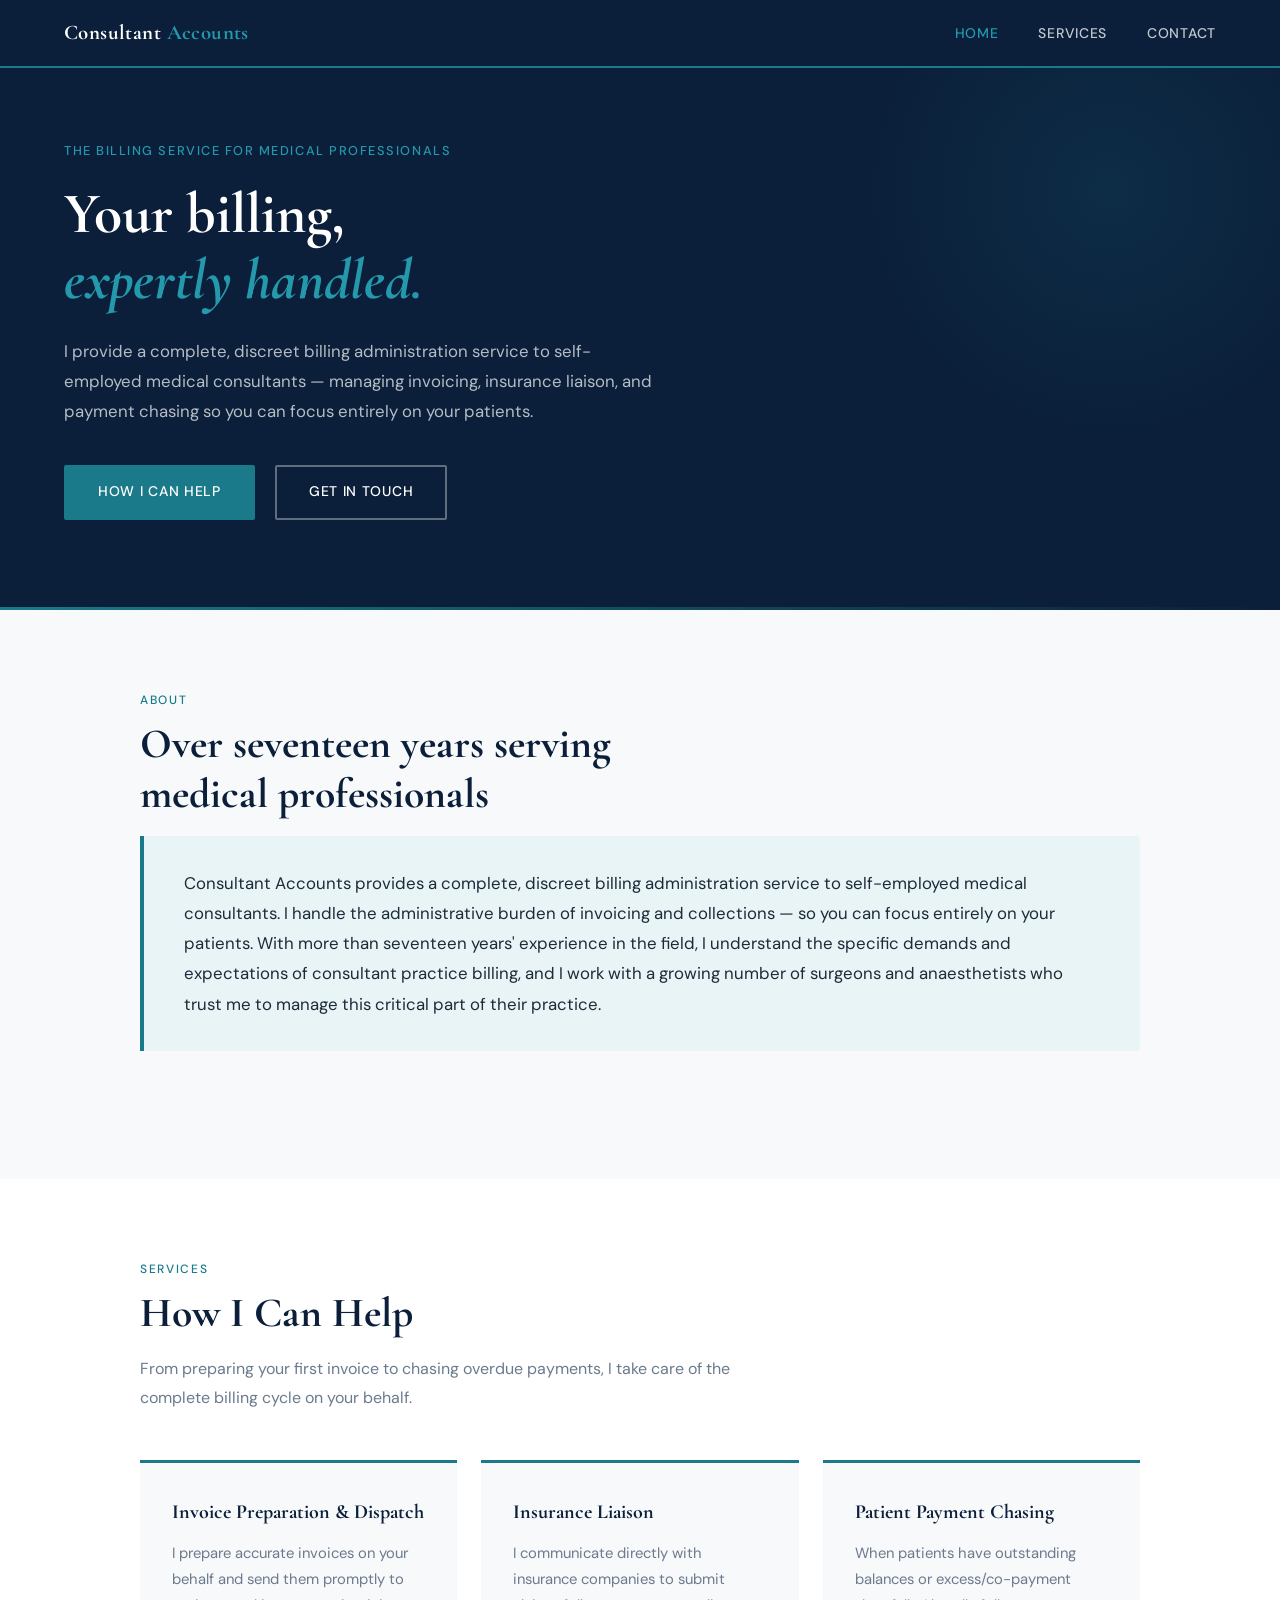
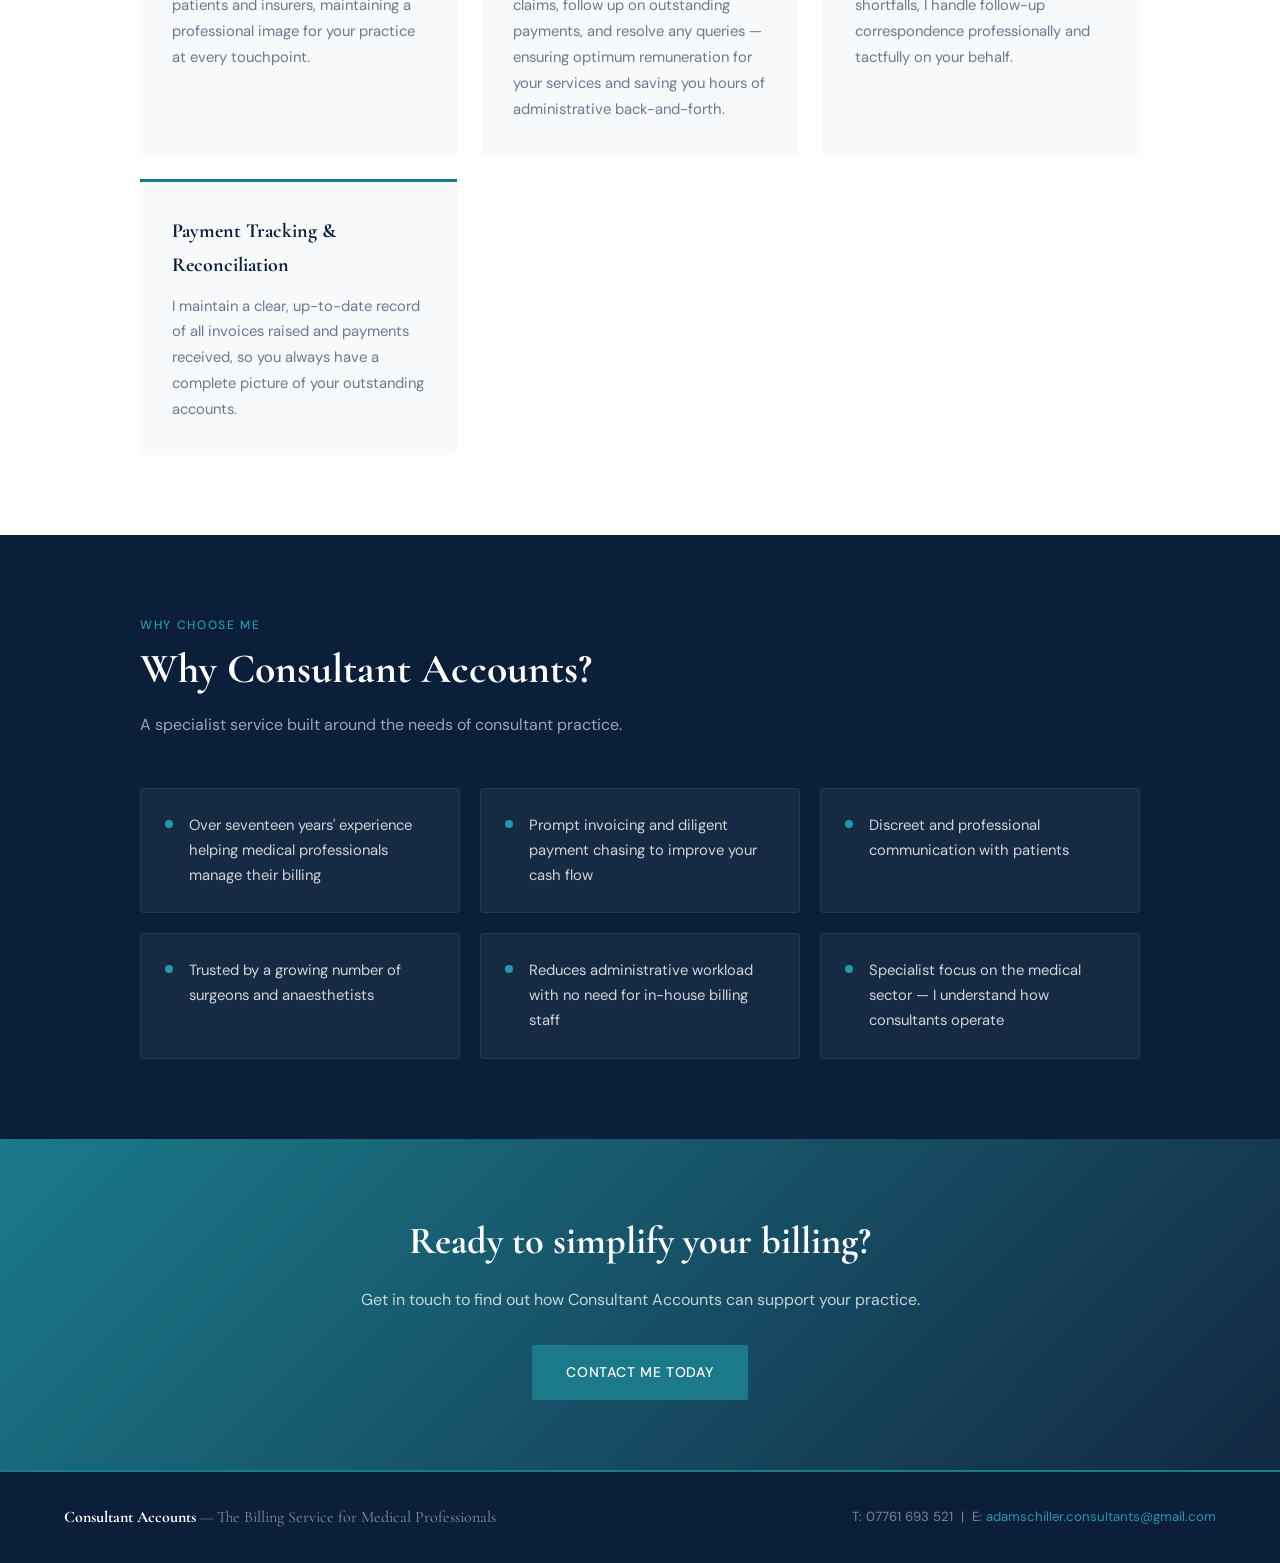
==== index.html @ a4c419f2 "Add files via upload" ====
<!DOCTYPE html>
<html lang="en">
<head>
  <meta charset="UTF-8">
  <meta name="viewport" content="width=device-width, initial-scale=1.0">
  <title>Consultant Accounts — The Billing Service for Medical Professionals</title>
  <link rel="stylesheet" href="style.css">
</head>
<body>

  <nav>
    <a href="index.html" class="nav-brand">Consultant <span>Accounts</span></a>
    <ul class="nav-links">
      <li><a href="index.html" class="active">Home</a></li>
      <li><a href="services.html">Services</a></li>
      <li><a href="contact.html">Contact</a></li>
    </ul>
  </nav>

  <section class="hero">
    <div class="hero-inner">
      <p class="hero-eyebrow">The Billing Service for Medical Professionals</p>
      <h1>Your billing,<br><em>expertly handled.</em></h1>
      <p class="hero-sub">
        I provide a complete, discreet billing administration service to self-employed medical 
        consultants — managing invoicing, insurance liaison, and payment chasing so you can 
        focus entirely on your patients.
      </p>
      <a href="services.html" class="btn btn-primary">How I Can Help</a>
      <a href="contact.html" class="btn btn-outline">Get in Touch</a>
    </div>
  </section>

  <section style="background: var(--off-white);">
    <div class="section-inner">
      <p class="section-label">About</p>
      <h2 class="section-title">Over seventeen years serving<br>medical professionals</h2>
      <div class="intro-strip">
        <p>
          Consultant Accounts provides a complete, discreet billing administration service to 
          self-employed medical consultants. I handle the administrative burden of invoicing and 
          collections — so you can focus entirely on your patients. With more than seventeen years' 
          experience in the field, I understand the specific demands and expectations of consultant 
          practice billing, and I work with a growing number of surgeons and anaesthetists who trust 
          me to manage this critical part of their practice.
        </p>
      </div>
    </div>
  </section>

  <section>
    <div class="section-inner">
      <p class="section-label">Services</p>
      <h2 class="section-title">How I Can Help</h2>
      <p class="section-intro">
        From preparing your first invoice to chasing overdue payments, I take care of the complete 
        billing cycle on your behalf.
      </p>
      <div class="services-grid">
        <div class="service-card fade-up">
          <h3>Invoice Preparation &amp; Dispatch</h3>
          <p>I prepare accurate invoices on your behalf and send them promptly to patients and 
          insurers, maintaining a professional image for your practice at every touchpoint.</p>
        </div>
        <div class="service-card fade-up">
          <h3>Insurance Liaison</h3>
          <p>I communicate directly with insurance companies to submit claims, follow up on 
          outstanding payments, and resolve any queries — ensuring optimum remuneration for 
          your services and saving you hours of administrative back-and-forth.</p>
        </div>
        <div class="service-card fade-up">
          <h3>Patient Payment Chasing</h3>
          <p>When patients have outstanding balances or excess/co-payment shortfalls, I handle 
          follow-up correspondence professionally and tactfully on your behalf.</p>
        </div>
        <div class="service-card fade-up">
          <h3>Payment Tracking &amp; Reconciliation</h3>
          <p>I maintain a clear, up-to-date record of all invoices raised and payments received, 
          so you always have a complete picture of your outstanding accounts.</p>
        </div>
      </div>
    </div>
  </section>

  <section class="why-section">
    <div class="section-inner">
      <p class="section-label" style="color: var(--teal-light);">Why Choose Me</p>
      <h2 class="section-title">Why Consultant Accounts?</h2>
      <p class="section-intro">A specialist service built around the needs of consultant practice.</p>
      <div class="why-grid">
        <div class="why-item fade-up">
          <div class="why-dot"></div>
          <p>Over seventeen years' experience helping medical professionals manage their billing</p>
        </div>
        <div class="why-item fade-up">
          <div class="why-dot"></div>
          <p>Prompt invoicing and diligent payment chasing to improve your cash flow</p>
        </div>
        <div class="why-item fade-up">
          <div class="why-dot"></div>
          <p>Discreet and professional communication with patients</p>
        </div>
        <div class="why-item fade-up">
          <div class="why-dot"></div>
          <p>Trusted by a growing number of surgeons and anaesthetists</p>
        </div>
        <div class="why-item fade-up">
          <div class="why-dot"></div>
          <p>Reduces administrative workload with no need for in-house billing staff</p>
        </div>
        <div class="why-item fade-up">
          <div class="why-dot"></div>
          <p>Specialist focus on the medical sector — I understand how consultants operate</p>
        </div>
      </div>
    </div>
  </section>

  <section class="cta-band">
    <h2>Ready to simplify your billing?</h2>
    <p>Get in touch to find out how Consultant Accounts can support your practice.</p>
    <a href="contact.html" class="btn btn-primary">Contact Me Today</a>
  </section>

  <footer>
    <div class="footer-brand"><strong>Consultant Accounts</strong> — The Billing Service for Medical Professionals</div>
    <div class="footer-contact">
      T: 07761 693 521 &nbsp;|&nbsp; E: <a href="mailto:adamschiller.consultants@gmail.com">adamschiller.consultants@gmail.com</a>
    </div>
  </footer>

</body>
</html>
---- style.css ----
@import url('https://fonts.googleapis.com/css2?family=Cormorant+Garamond:wght@400;600;700&family=DM+Sans:wght@300;400;500&display=swap');

:root {
  --navy: #0B1F3A;
  --navy-mid: #132843;
  --teal: #1A7A8A;
  --teal-light: #2499AC;
  --teal-pale: #E8F4F6;
  --white: #FFFFFF;
  --off-white: #F7F9FA;
  --grey-mid: #6B7A8D;
  --grey-light: #EEF1F4;
  --text-dark: #1C2B3A;
}

*, *::before, *::after { box-sizing: border-box; margin: 0; padding: 0; }

html { scroll-behavior: smooth; }

body {
  font-family: 'DM Sans', sans-serif;
  font-weight: 400;
  color: var(--text-dark);
  background: var(--white);
  line-height: 1.7;
}

/* ── NAVIGATION ─────────────────────────────────────── */
nav {
  position: fixed;
  top: 0; left: 0; right: 0;
  z-index: 100;
  background: var(--navy);
  display: flex;
  align-items: center;
  justify-content: space-between;
  padding: 0 5%;
  height: 68px;
  border-bottom: 2px solid var(--teal);
}

.nav-brand {
  font-family: 'Cormorant Garamond', serif;
  font-weight: 700;
  font-size: 1.3rem;
  color: var(--white);
  text-decoration: none;
  letter-spacing: 0.02em;
}

.nav-brand span {
  color: var(--teal-light);
}

.nav-links {
  display: flex;
  gap: 2.5rem;
  list-style: none;
}

.nav-links a {
  color: rgba(255,255,255,0.75);
  text-decoration: none;
  font-size: 0.875rem;
  font-weight: 500;
  letter-spacing: 0.05em;
  text-transform: uppercase;
  transition: color 0.2s;
}

.nav-links a:hover,
.nav-links a.active {
  color: var(--teal-light);
}

/* ── HERO ───────────────────────────────────────────── */
.hero {
  background: var(--navy);
  padding: 140px 5% 90px;
  position: relative;
  overflow: hidden;
}

.hero::before {
  content: '';
  position: absolute;
  top: -60px; right: -80px;
  width: 500px; height: 500px;
  border-radius: 50%;
  background: radial-gradient(circle, rgba(26,122,138,0.15) 0%, transparent 70%);
  pointer-events: none;
}

.hero::after {
  content: '';
  position: absolute;
  bottom: 0; left: 0; right: 0;
  height: 3px;
  background: linear-gradient(90deg, var(--teal), transparent);
}

.hero-inner {
  max-width: 780px;
}

.hero-eyebrow {
  font-size: 0.8rem;
  font-weight: 500;
  letter-spacing: 0.12em;
  text-transform: uppercase;
  color: var(--teal-light);
  margin-bottom: 1.2rem;
}

.hero h1 {
  font-family: 'Cormorant Garamond', serif;
  font-size: clamp(2.4rem, 5vw, 3.6rem);
  font-weight: 700;
  color: var(--white);
  line-height: 1.15;
  margin-bottom: 1.4rem;
}

.hero h1 em {
  font-style: italic;
  color: var(--teal-light);
}

.hero-sub {
  font-size: 1.05rem;
  color: rgba(255,255,255,0.7);
  max-width: 600px;
  margin-bottom: 2.4rem;
  line-height: 1.8;
}

.btn {
  display: inline-block;
  padding: 0.85rem 2rem;
  border-radius: 2px;
  font-size: 0.875rem;
  font-weight: 500;
  letter-spacing: 0.05em;
  text-decoration: none;
  text-transform: uppercase;
  transition: all 0.2s;
}

.btn-primary {
  background: var(--teal);
  color: var(--white);
  border: 2px solid var(--teal);
}

.btn-primary:hover {
  background: var(--teal-light);
  border-color: var(--teal-light);
}

.btn-outline {
  background: transparent;
  color: var(--white);
  border: 2px solid rgba(255,255,255,0.35);
  margin-left: 1rem;
}

.btn-outline:hover {
  border-color: var(--white);
}

/* ── SECTIONS ───────────────────────────────────────── */
section {
  padding: 80px 5%;
}

.section-inner {
  max-width: 1000px;
  margin: 0 auto;
}

.section-label {
  font-size: 0.75rem;
  font-weight: 500;
  letter-spacing: 0.14em;
  text-transform: uppercase;
  color: var(--teal);
  margin-bottom: 0.6rem;
}

.section-title {
  font-family: 'Cormorant Garamond', serif;
  font-size: clamp(1.8rem, 3.5vw, 2.6rem);
  font-weight: 700;
  color: var(--navy);
  line-height: 1.2;
  margin-bottom: 1rem;
}

.section-intro {
  font-size: 1rem;
  color: var(--grey-mid);
  max-width: 620px;
  margin-bottom: 3rem;
  line-height: 1.8;
}

/* ── INTRO STRIP ────────────────────────────────────── */
.intro-strip {
  background: var(--teal-pale);
  border-left: 4px solid var(--teal);
  padding: 2rem 2.5rem;
  border-radius: 0 4px 4px 0;
  margin-bottom: 3rem;
}

.intro-strip p {
  font-size: 1.05rem;
  color: var(--text-dark);
  line-height: 1.8;
}

/* ── SERVICE CARDS ──────────────────────────────────── */
.services-grid {
  display: grid;
  grid-template-columns: repeat(auto-fit, minmax(280px, 1fr));
  gap: 1.5rem;
}

.service-card {
  background: var(--off-white);
  border-top: 3px solid var(--teal);
  padding: 2rem;
  border-radius: 0 0 4px 4px;
  transition: transform 0.2s, box-shadow 0.2s;
}

.service-card:hover {
  transform: translateY(-3px);
  box-shadow: 0 8px 24px rgba(11,31,58,0.1);
}

.service-card h3 {
  font-family: 'Cormorant Garamond', serif;
  font-size: 1.25rem;
  font-weight: 700;
  color: var(--navy);
  margin-bottom: 0.75rem;
}

.service-card p {
  font-size: 0.925rem;
  color: var(--grey-mid);
  line-height: 1.75;
}

/* ── WHY SECTION ────────────────────────────────────── */
.why-section {
  background: var(--navy);
}

.why-section .section-title {
  color: var(--white);
}

.why-section .section-intro {
  color: rgba(255,255,255,0.6);
}

.why-grid {
  display: grid;
  grid-template-columns: repeat(auto-fit, minmax(260px, 1fr));
  gap: 1.25rem;
}

.why-item {
  display: flex;
  gap: 1rem;
  align-items: flex-start;
  padding: 1.5rem;
  background: rgba(255,255,255,0.05);
  border-radius: 4px;
  border: 1px solid rgba(255,255,255,0.07);
  transition: background 0.2s;
}

.why-item:hover {
  background: rgba(26,122,138,0.15);
}

.why-dot {
  width: 8px;
  height: 8px;
  border-radius: 50%;
  background: var(--teal-light);
  flex-shrink: 0;
  margin-top: 0.45rem;
}

.why-item p {
  font-size: 0.925rem;
  color: rgba(255,255,255,0.8);
  line-height: 1.7;
}

/* ── CTA BAND ───────────────────────────────────────── */
.cta-band {
  background: linear-gradient(135deg, var(--teal) 0%, var(--navy-mid) 100%);
  text-align: center;
  padding: 70px 5%;
}

.cta-band h2 {
  font-family: 'Cormorant Garamond', serif;
  font-size: clamp(1.8rem, 3vw, 2.4rem);
  color: var(--white);
  margin-bottom: 0.75rem;
}

.cta-band p {
  color: rgba(255,255,255,0.75);
  margin-bottom: 2rem;
  font-size: 1rem;
}

/* ── PAGE HEADER (inner pages) ──────────────────────── */
.page-header {
  background: var(--navy);
  padding: 120px 5% 60px;
  border-bottom: 2px solid var(--teal);
}

.page-header h1 {
  font-family: 'Cormorant Garamond', serif;
  font-size: clamp(2rem, 4vw, 3rem);
  color: var(--white);
  font-weight: 700;
}

.page-header p {
  color: rgba(255,255,255,0.65);
  margin-top: 0.75rem;
  font-size: 1rem;
  max-width: 540px;
}

/* ── CONTACT PAGE ───────────────────────────────────── */
.contact-grid {
  display: grid;
  grid-template-columns: 1fr 1fr;
  gap: 4rem;
  align-items: start;
}

@media (max-width: 680px) {
  .contact-grid { grid-template-columns: 1fr; gap: 2.5rem; }
}

.contact-item {
  display: flex;
  gap: 1.25rem;
  align-items: flex-start;
  margin-bottom: 2rem;
}

.contact-icon {
  width: 42px;
  height: 42px;
  background: var(--teal-pale);
  border-radius: 50%;
  display: flex;
  align-items: center;
  justify-content: center;
  flex-shrink: 0;
}

.contact-icon svg {
  width: 18px;
  height: 18px;
  stroke: var(--teal);
  fill: none;
  stroke-width: 1.75;
}

.contact-item h4 {
  font-size: 0.75rem;
  font-weight: 500;
  letter-spacing: 0.1em;
  text-transform: uppercase;
  color: var(--grey-mid);
  margin-bottom: 0.25rem;
}

.contact-item a,
.contact-item p {
  font-size: 1rem;
  color: var(--navy);
  text-decoration: none;
}

.contact-item a:hover {
  color: var(--teal);
}

.contact-note {
  background: var(--teal-pale);
  border-left: 3px solid var(--teal);
  padding: 1.75rem 2rem;
  border-radius: 0 4px 4px 0;
}

.contact-note p {
  font-size: 0.95rem;
  color: var(--text-dark);
  line-height: 1.8;
}

/* ── FOOTER ─────────────────────────────────────────── */
footer {
  background: var(--navy);
  padding: 2rem 5%;
  display: flex;
  align-items: center;
  justify-content: space-between;
  border-top: 2px solid var(--teal);
  flex-wrap: wrap;
  gap: 1rem;
}

.footer-brand {
  font-family: 'Cormorant Garamond', serif;
  font-size: 1rem;
  color: rgba(255,255,255,0.5);
}

.footer-brand strong {
  color: var(--white);
}

.footer-contact {
  font-size: 0.825rem;
  color: rgba(255,255,255,0.45);
}

.footer-contact a {
  color: var(--teal-light);
  text-decoration: none;
}

/* ── ANIMATIONS ─────────────────────────────────────── */
.fade-up {
  opacity: 0;
  transform: translateY(20px);
  animation: fadeUp 0.6s ease forwards;
}

@keyframes fadeUp {
  to { opacity: 1; transform: translateY(0); }
}

.fade-up:nth-child(1) { animation-delay: 0.1s; }
.fade-up:nth-child(2) { animation-delay: 0.2s; }
.fade-up:nth-child(3) { animation-delay: 0.3s; }
.fade-up:nth-child(4) { animation-delay: 0.4s; }
.fade-up:nth-child(5) { animation-delay: 0.5s; }
.fade-up:nth-child(6) { animation-delay: 0.6s; }

/* ── RESPONSIVE ─────────────────────────────────────── */
@media (max-width: 600px) {
  .nav-links { gap: 1.25rem; }
  .btn-outline { display: none; }
  .hero { padding: 110px 5% 70px; }
}
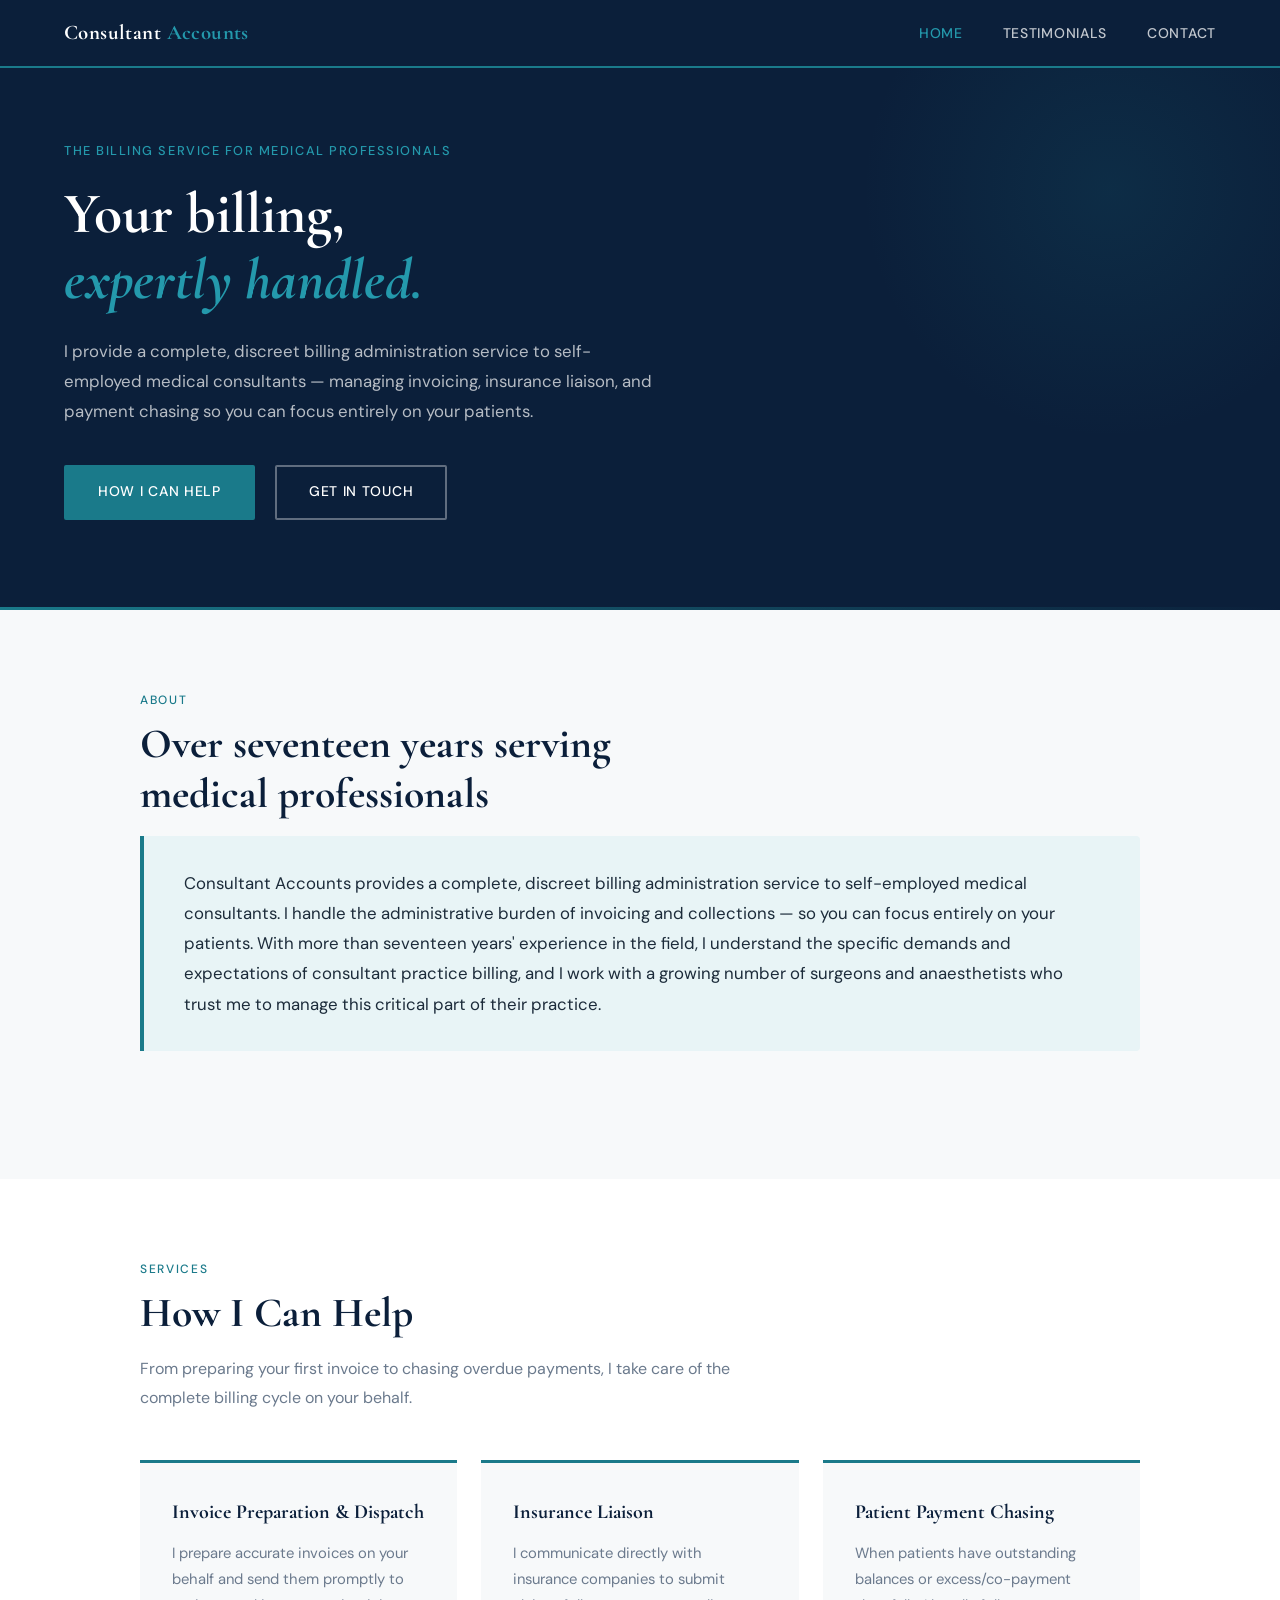
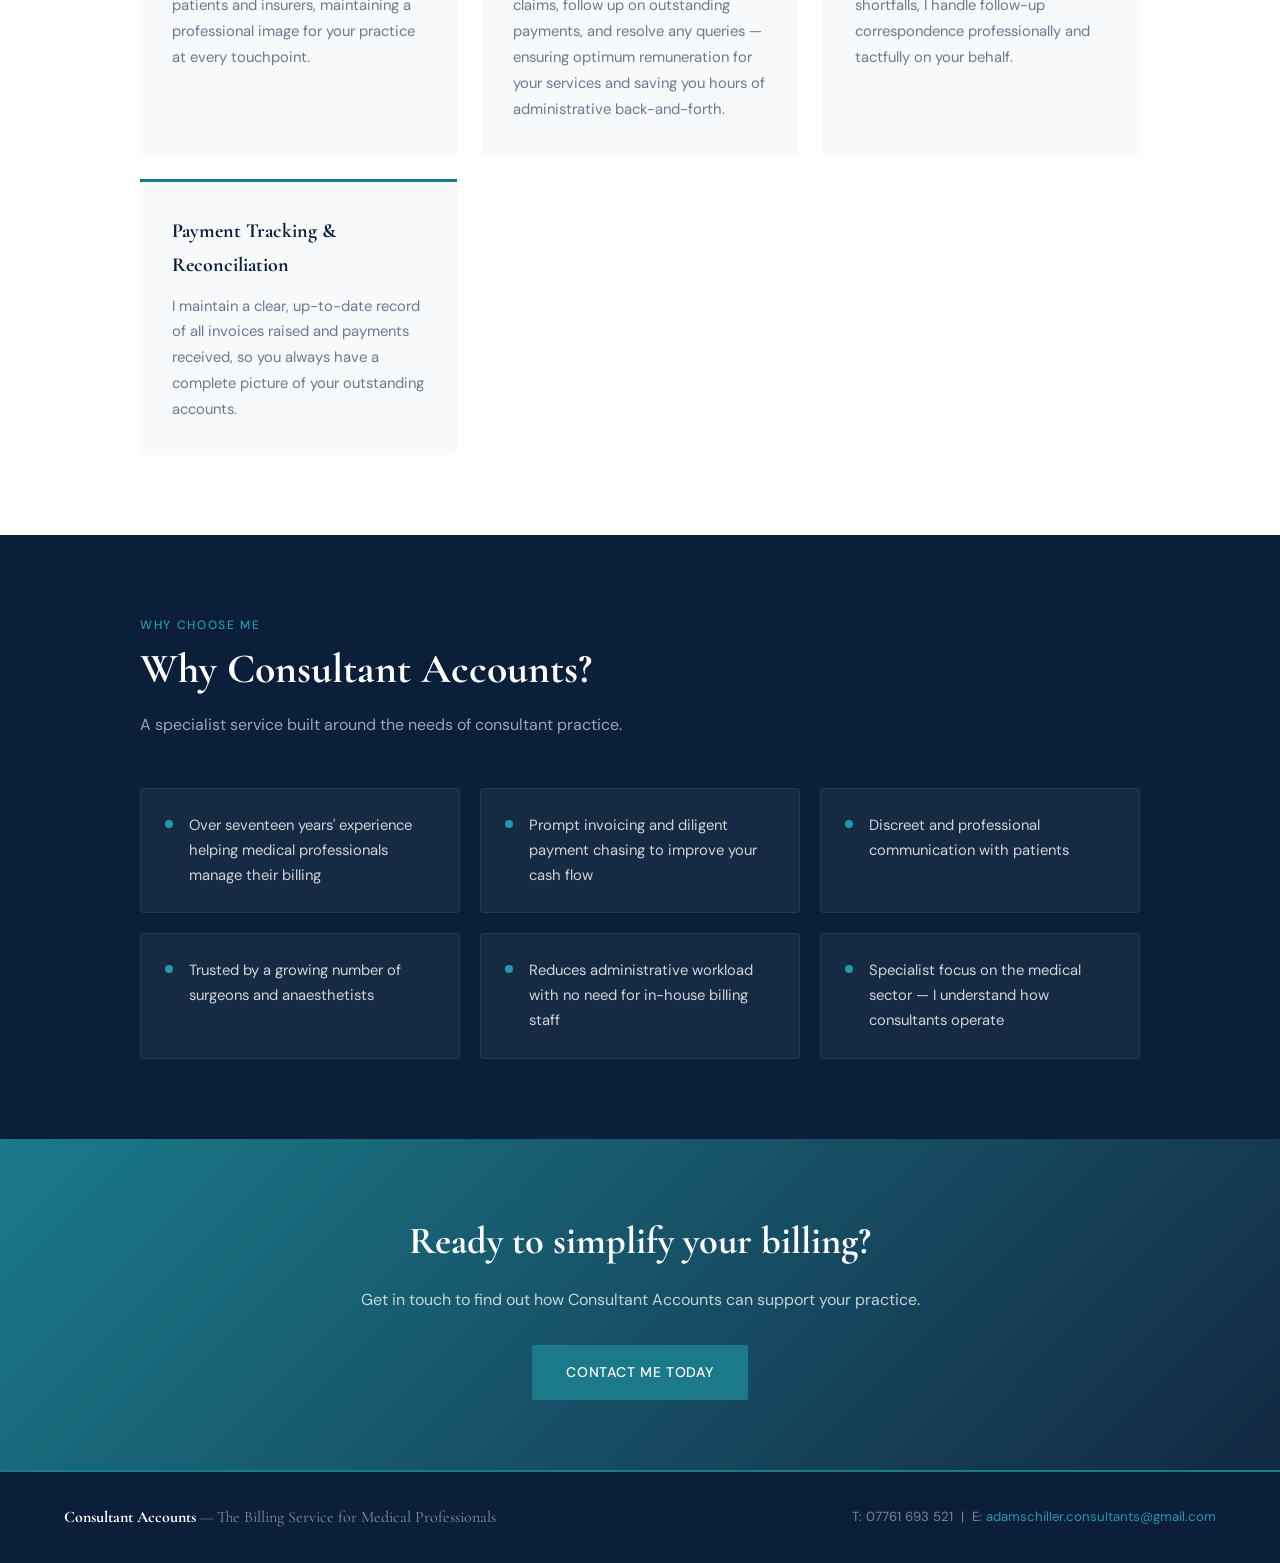
==== commit ab4a9fc5: "Add files via upload" ====
--- a/index.html
+++ b/index.html
@@ -12,7 +12,7 @@
     <a href="index.html" class="nav-brand">Consultant <span>Accounts</span></a>
     <ul class="nav-links">
       <li><a href="index.html" class="active">Home</a></li>
-      <li><a href="services.html">Services</a></li>
+      <li><a href="testimonials.html">Testimonials</a></li>
       <li><a href="contact.html">Contact</a></li>
     </ul>
   </nav>
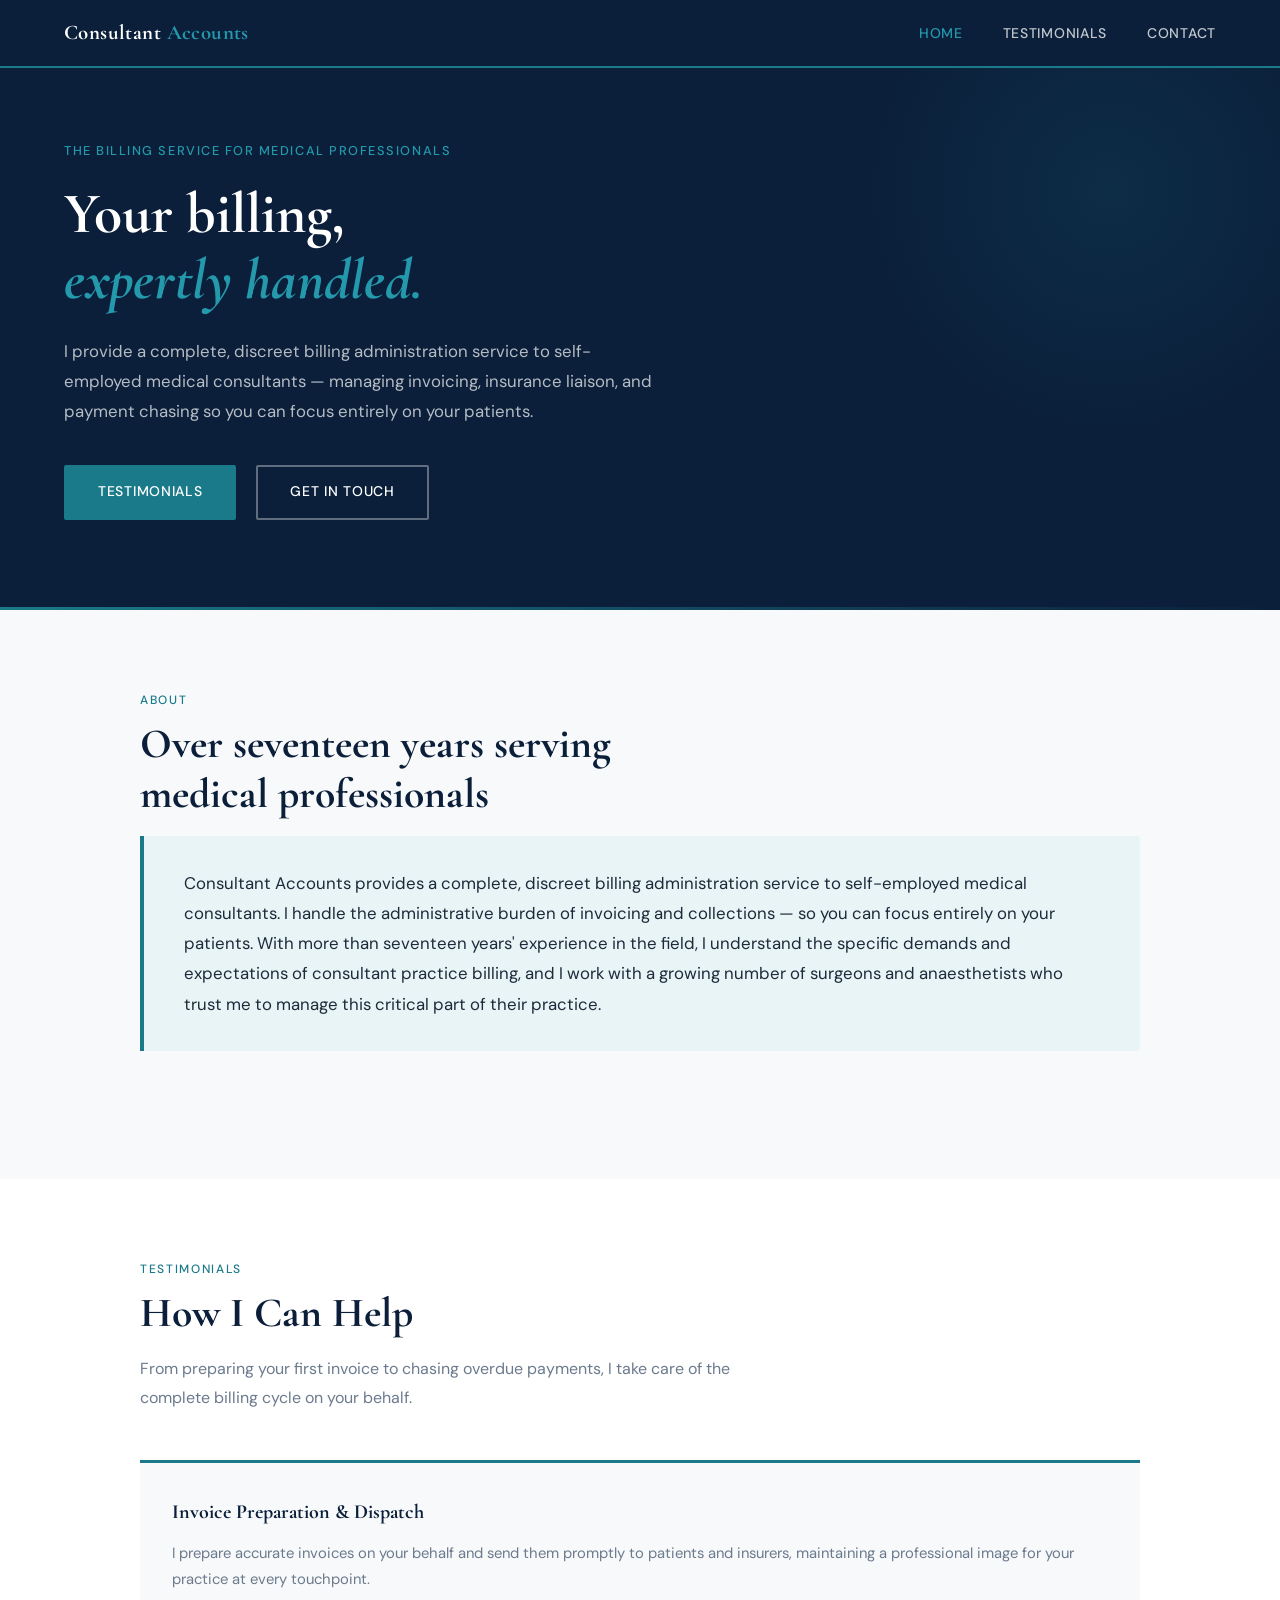
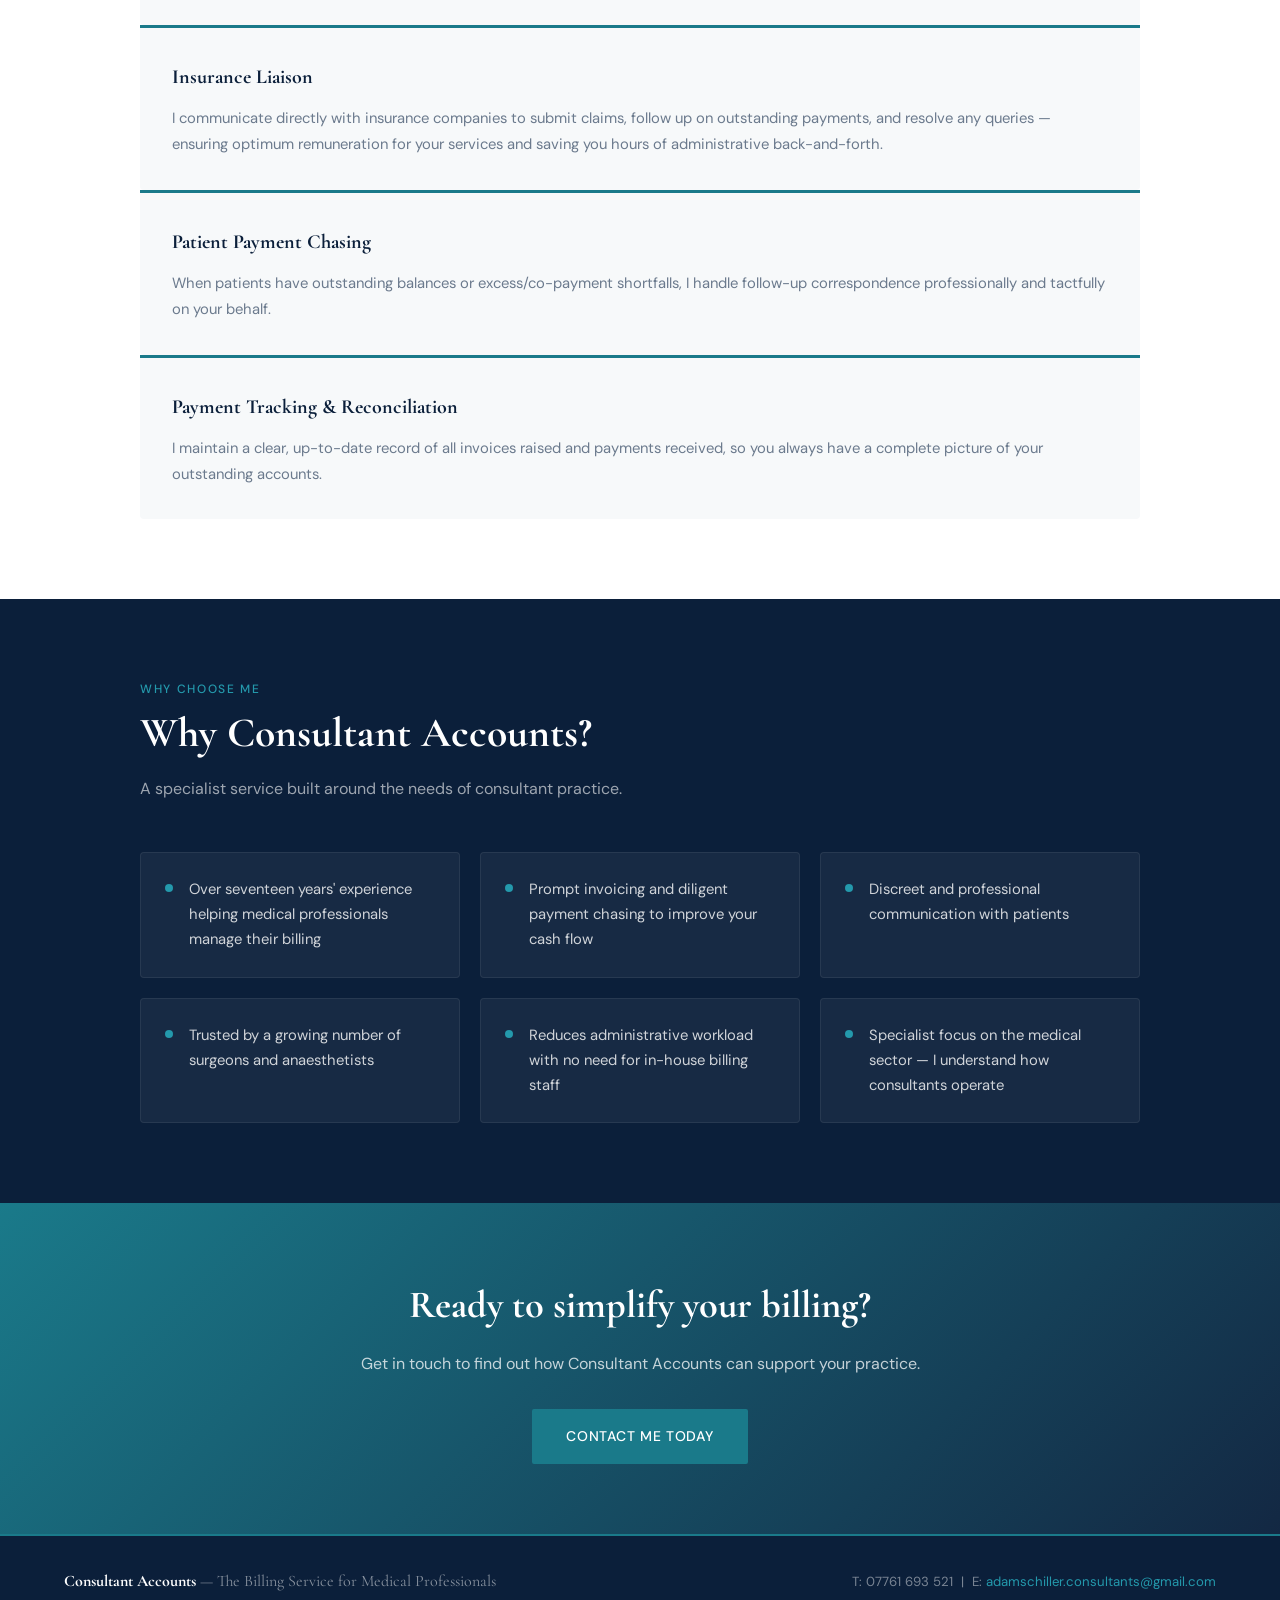
==== commit 0ba5acae: "Update index.html" ====
--- a/index.html
+++ b/index.html
@@ -26,7 +26,7 @@
         consultants — managing invoicing, insurance liaison, and payment chasing so you can 
         focus entirely on your patients.
       </p>
-      <a href="services.html" class="btn btn-primary">How I Can Help</a>
+      <a href="testimonials.html" class="btn btn-primary">Testimonials</a>
       <a href="contact.html" class="btn btn-outline">Get in Touch</a>
     </div>
   </section>
@@ -50,13 +50,13 @@
 
   <section>
     <div class="section-inner">
-      <p class="section-label">Services</p>
+      <p class="section-label">Testimonials</p>
       <h2 class="section-title">How I Can Help</h2>
       <p class="section-intro">
         From preparing your first invoice to chasing overdue payments, I take care of the complete 
         billing cycle on your behalf.
       </p>
-      <div class="services-grid">
+      <div class="testimonials-grid">
         <div class="service-card fade-up">
           <h3>Invoice Preparation &amp; Dispatch</h3>
           <p>I prepare accurate invoices on your behalf and send them promptly to patients and 
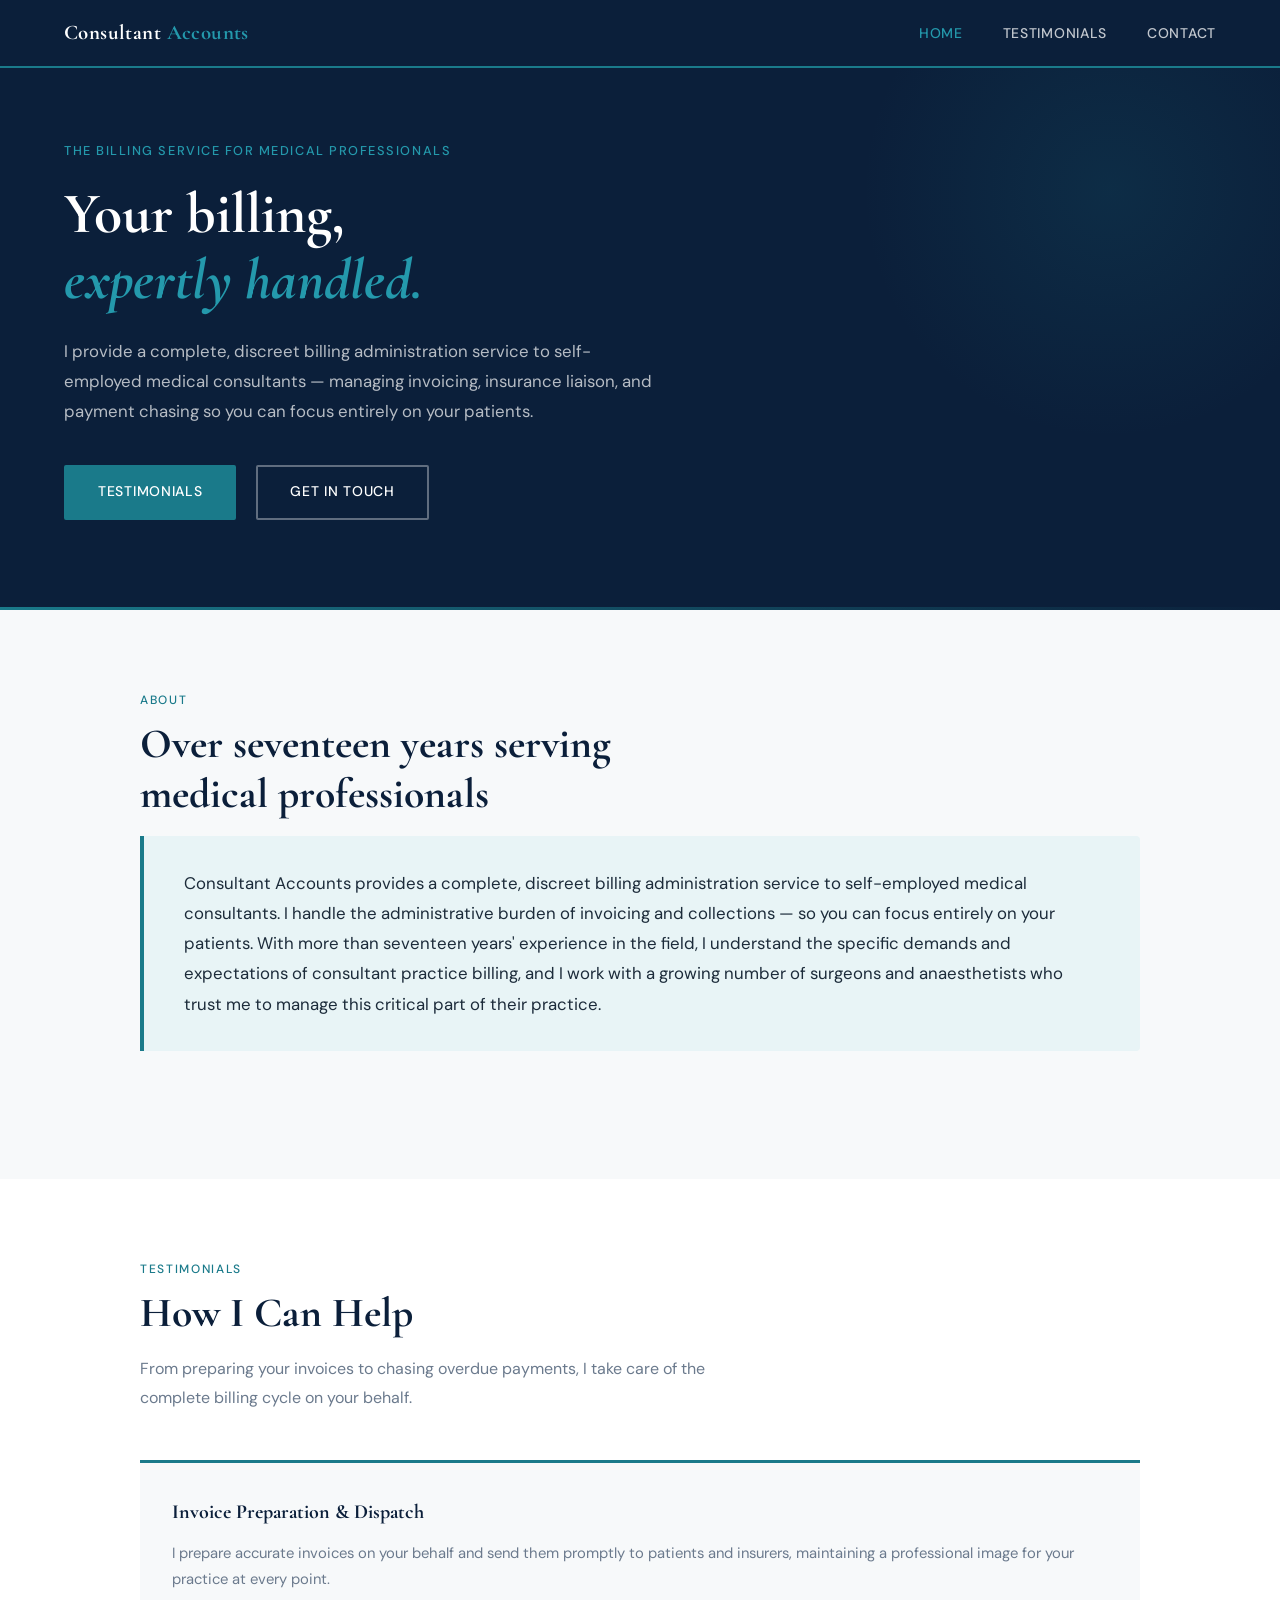
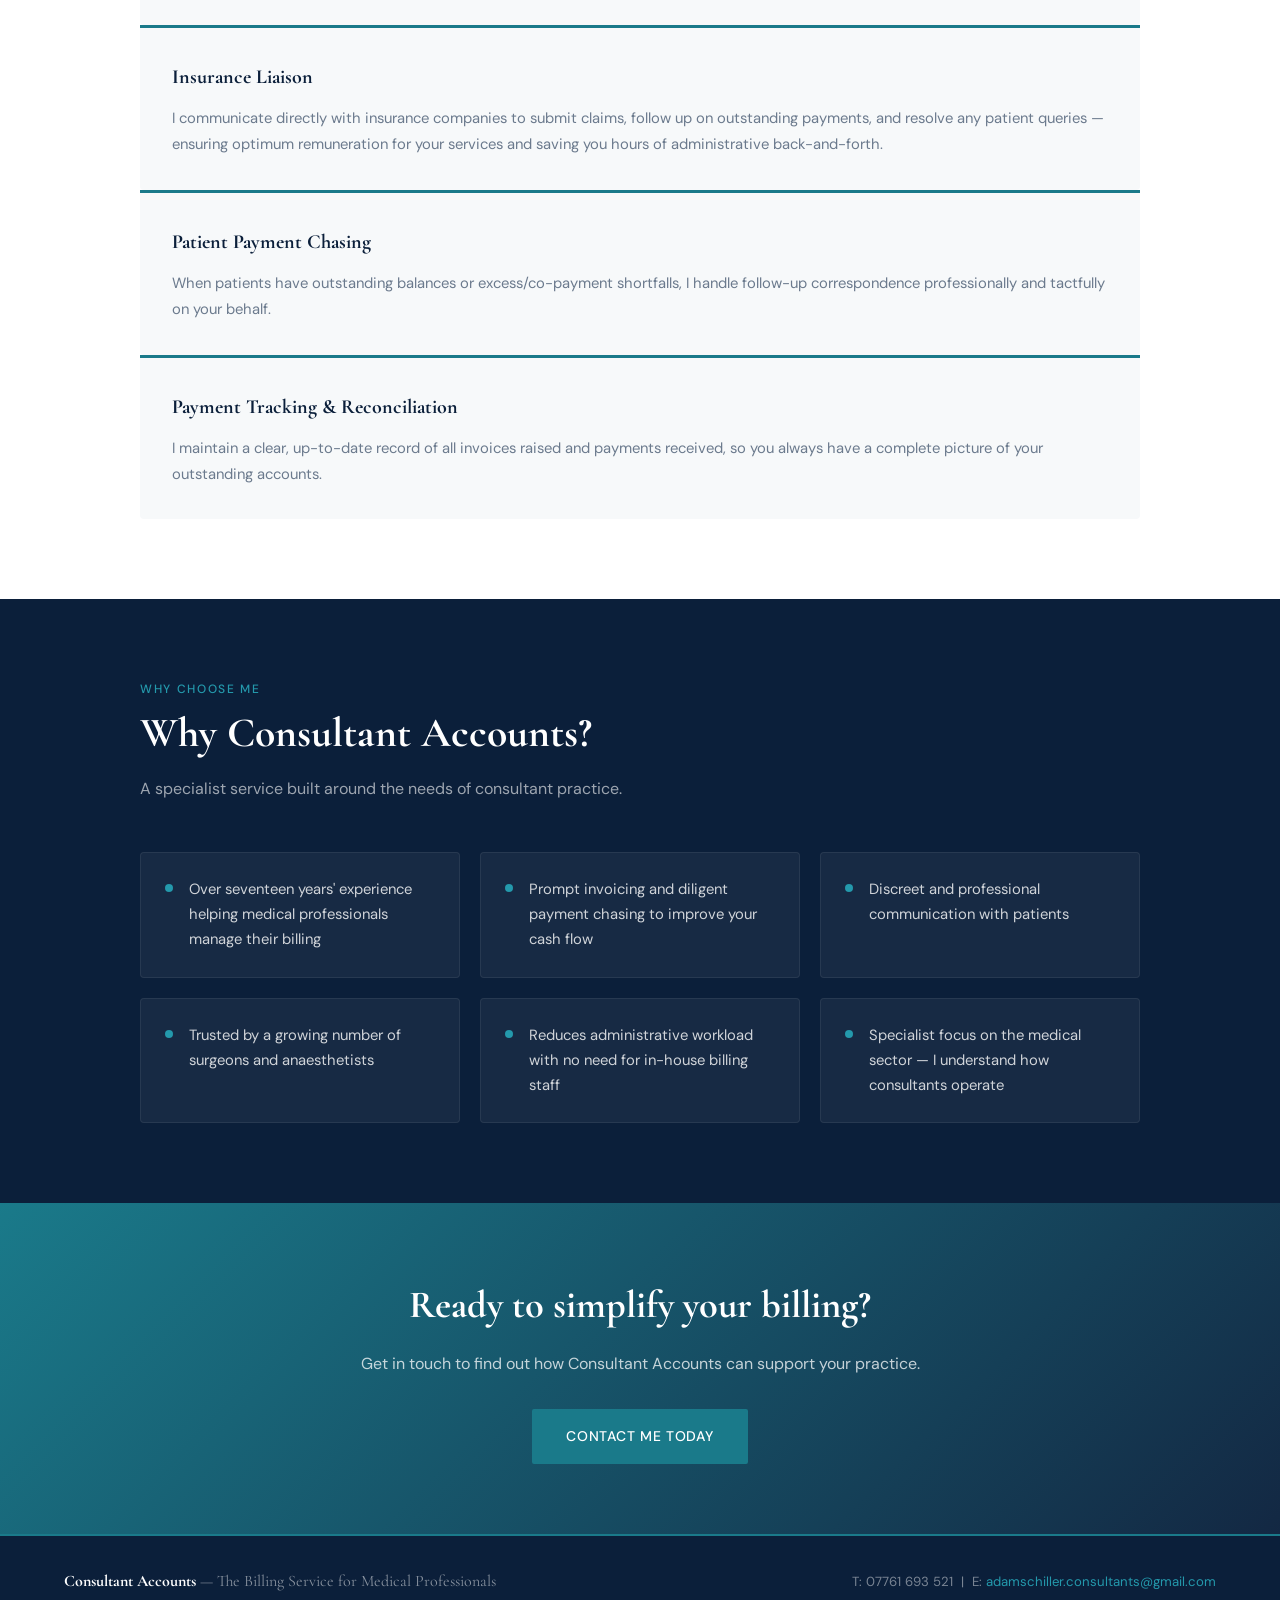
==== commit 68f43688: "Update index.html" ====
--- a/index.html
+++ b/index.html
@@ -53,19 +53,19 @@
       <p class="section-label">Testimonials</p>
       <h2 class="section-title">How I Can Help</h2>
       <p class="section-intro">
-        From preparing your first invoice to chasing overdue payments, I take care of the complete 
+        From preparing your invoices to chasing overdue payments, I take care of the complete 
         billing cycle on your behalf.
       </p>
       <div class="testimonials-grid">
         <div class="service-card fade-up">
           <h3>Invoice Preparation &amp; Dispatch</h3>
           <p>I prepare accurate invoices on your behalf and send them promptly to patients and 
-          insurers, maintaining a professional image for your practice at every touchpoint.</p>
+          insurers, maintaining a professional image for your practice at every point.</p>
         </div>
         <div class="service-card fade-up">
           <h3>Insurance Liaison</h3>
           <p>I communicate directly with insurance companies to submit claims, follow up on 
-          outstanding payments, and resolve any queries — ensuring optimum remuneration for 
+          outstanding payments, and resolve any patient queries — ensuring optimum remuneration for 
           your services and saving you hours of administrative back-and-forth.</p>
         </div>
         <div class="service-card fade-up">
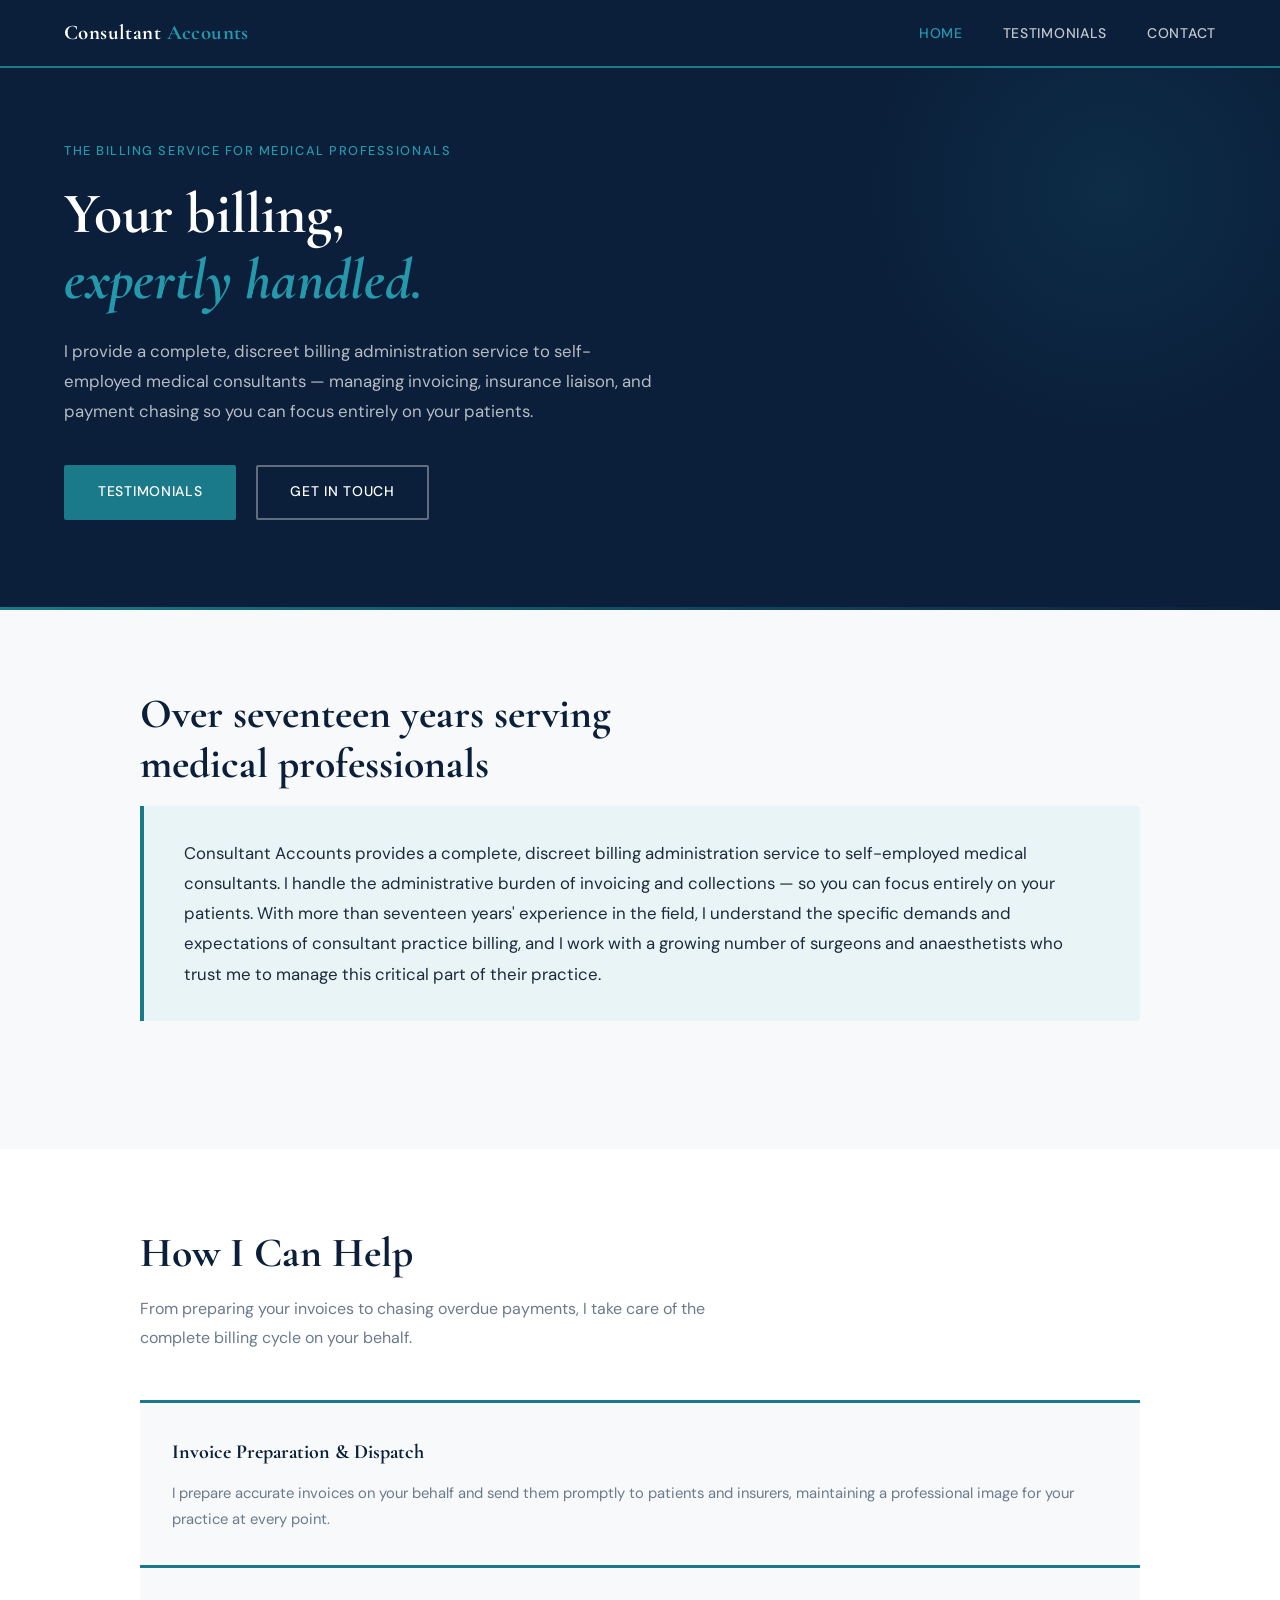
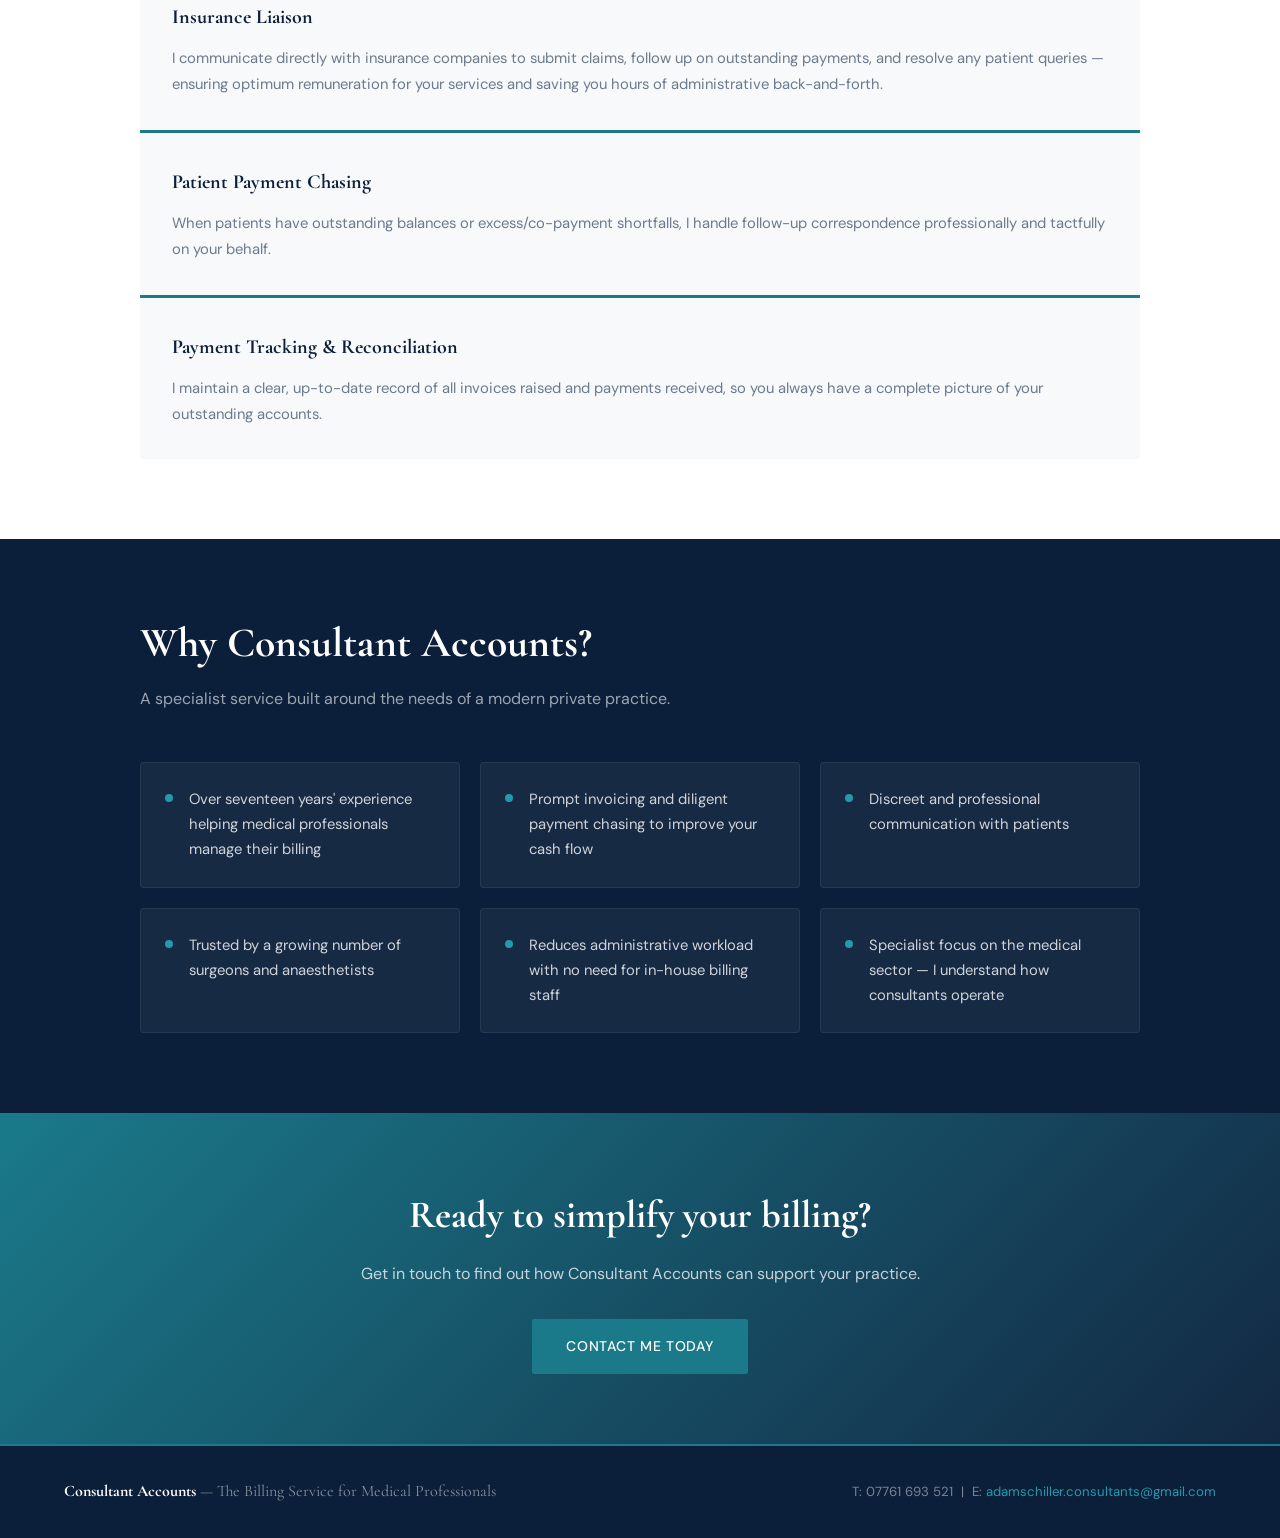
==== commit 291e116f: "Update index.html" ====
--- a/index.html
+++ b/index.html
@@ -33,7 +33,6 @@
 
   <section style="background: var(--off-white);">
     <div class="section-inner">
-      <p class="section-label">About</p>
       <h2 class="section-title">Over seventeen years serving<br>medical professionals</h2>
       <div class="intro-strip">
         <p>
@@ -50,7 +49,6 @@
 
   <section>
     <div class="section-inner">
-      <p class="section-label">Testimonials</p>
       <h2 class="section-title">How I Can Help</h2>
       <p class="section-intro">
         From preparing your invoices to chasing overdue payments, I take care of the complete 
@@ -84,9 +82,8 @@
 
   <section class="why-section">
     <div class="section-inner">
-      <p class="section-label" style="color: var(--teal-light);">Why Choose Me</p>
       <h2 class="section-title">Why Consultant Accounts?</h2>
-      <p class="section-intro">A specialist service built around the needs of consultant practice.</p>
+      <p class="section-intro">A specialist service built around the needs of a modern private practice.</p>
       <div class="why-grid">
         <div class="why-item fade-up">
           <div class="why-dot"></div>
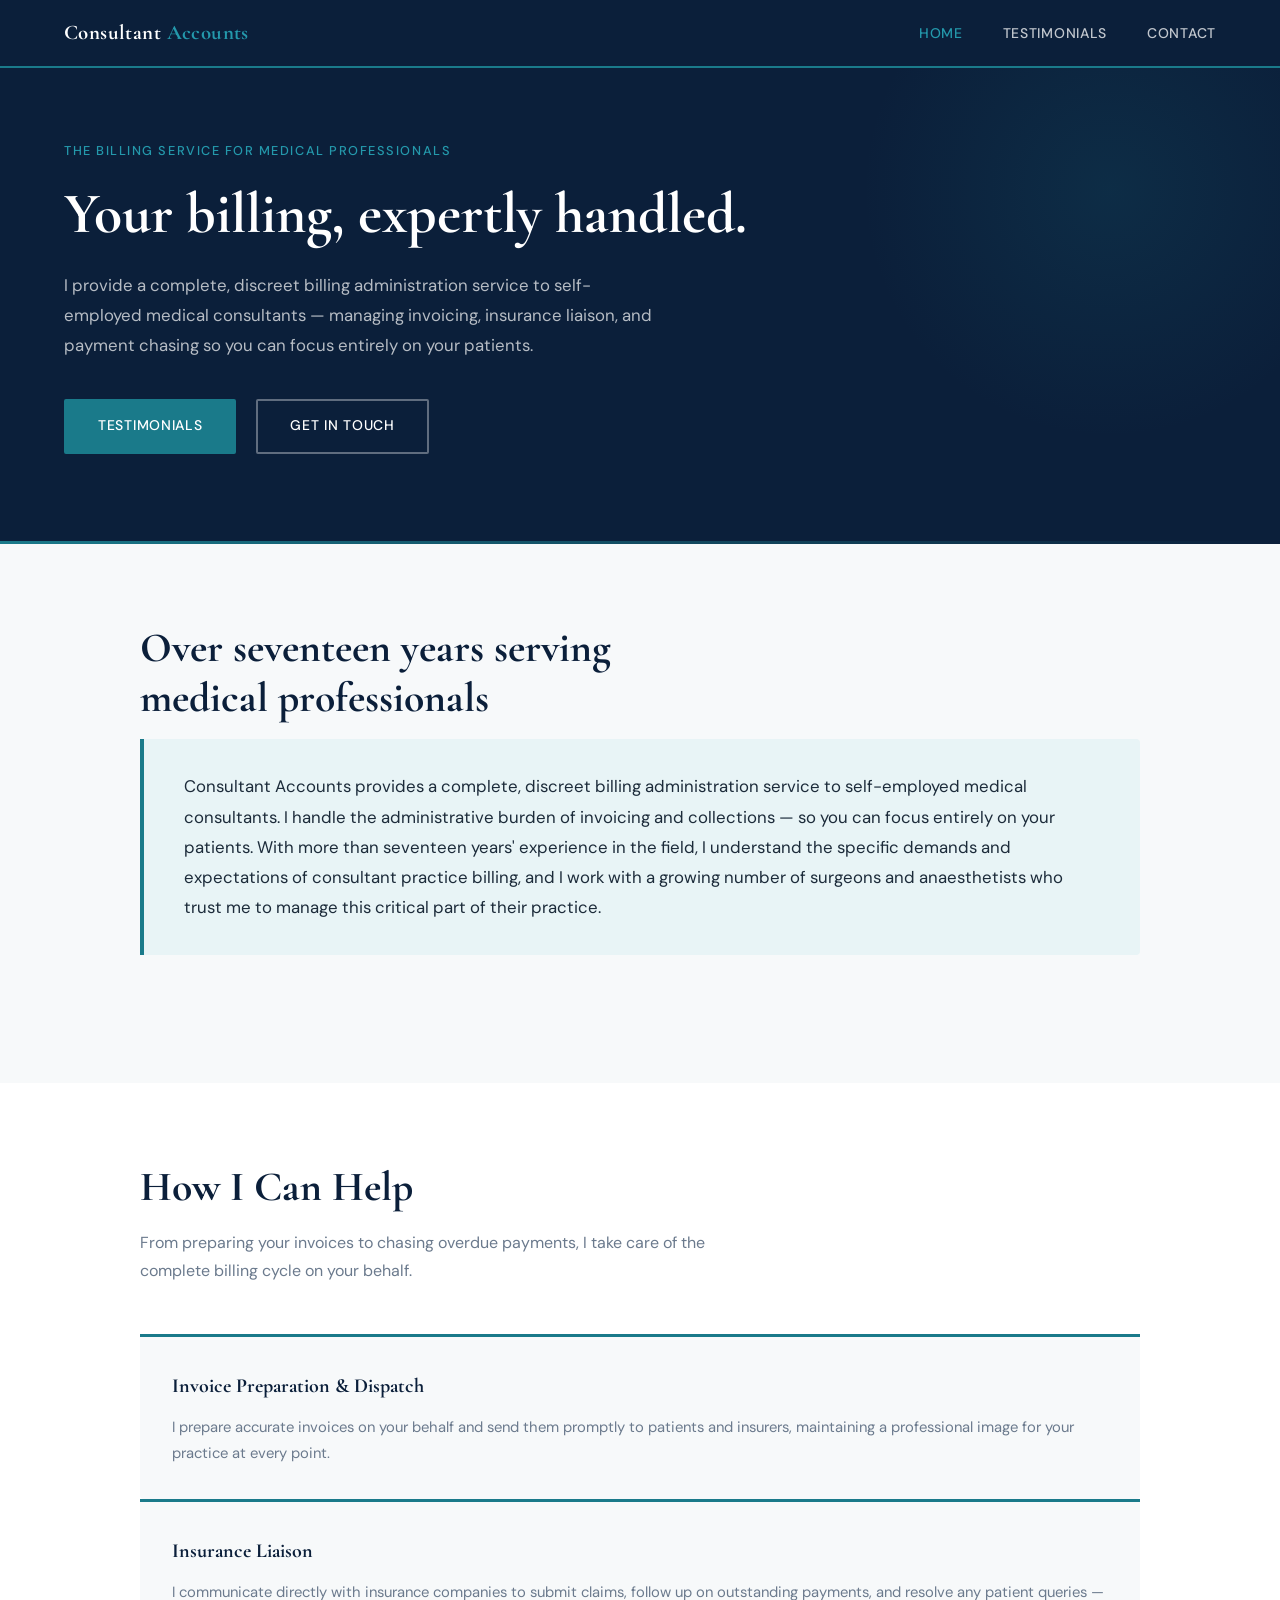
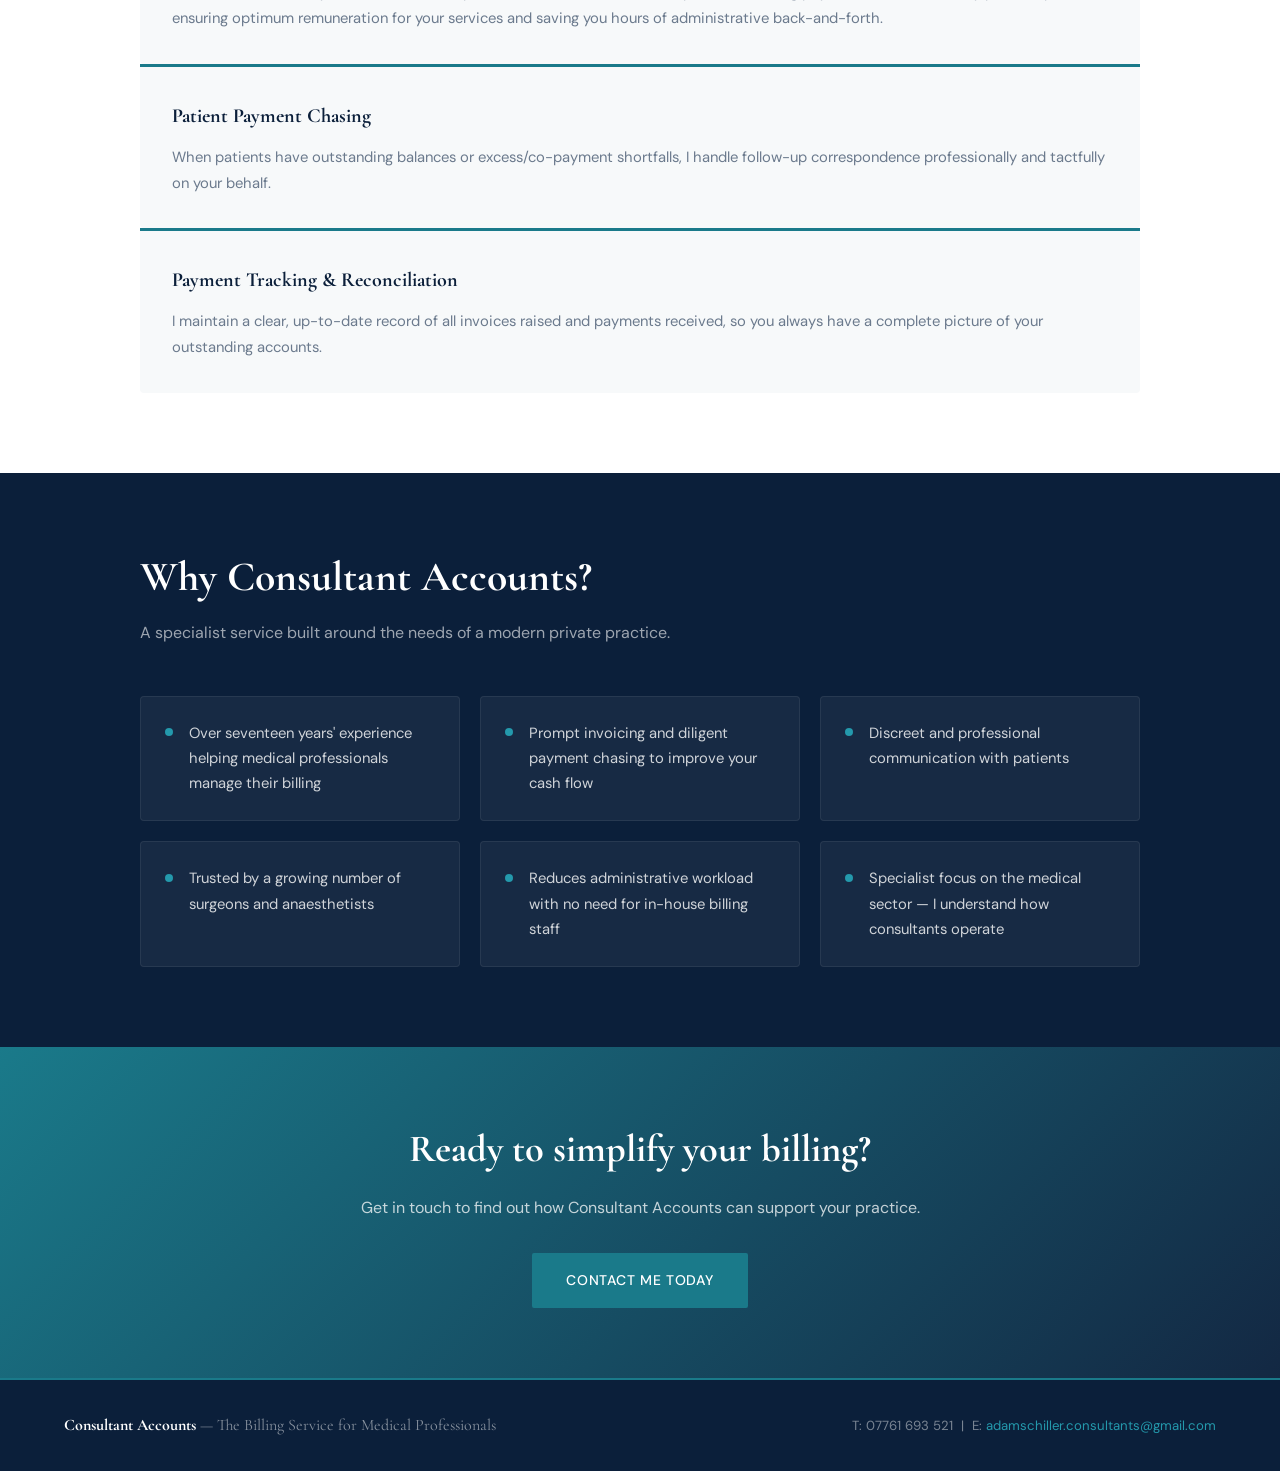
==== commit af4723c9: "Update index.html" ====
--- a/index.html
+++ b/index.html
@@ -20,7 +20,7 @@
   <section class="hero">
     <div class="hero-inner">
       <p class="hero-eyebrow">The Billing Service for Medical Professionals</p>
-      <h1>Your billing,<br><em>expertly handled.</em></h1>
+      <h1>Your billing, expertly handled.</em></h1>
       <p class="hero-sub">
         I provide a complete, discreet billing administration service to self-employed medical 
         consultants — managing invoicing, insurance liaison, and payment chasing so you can 
